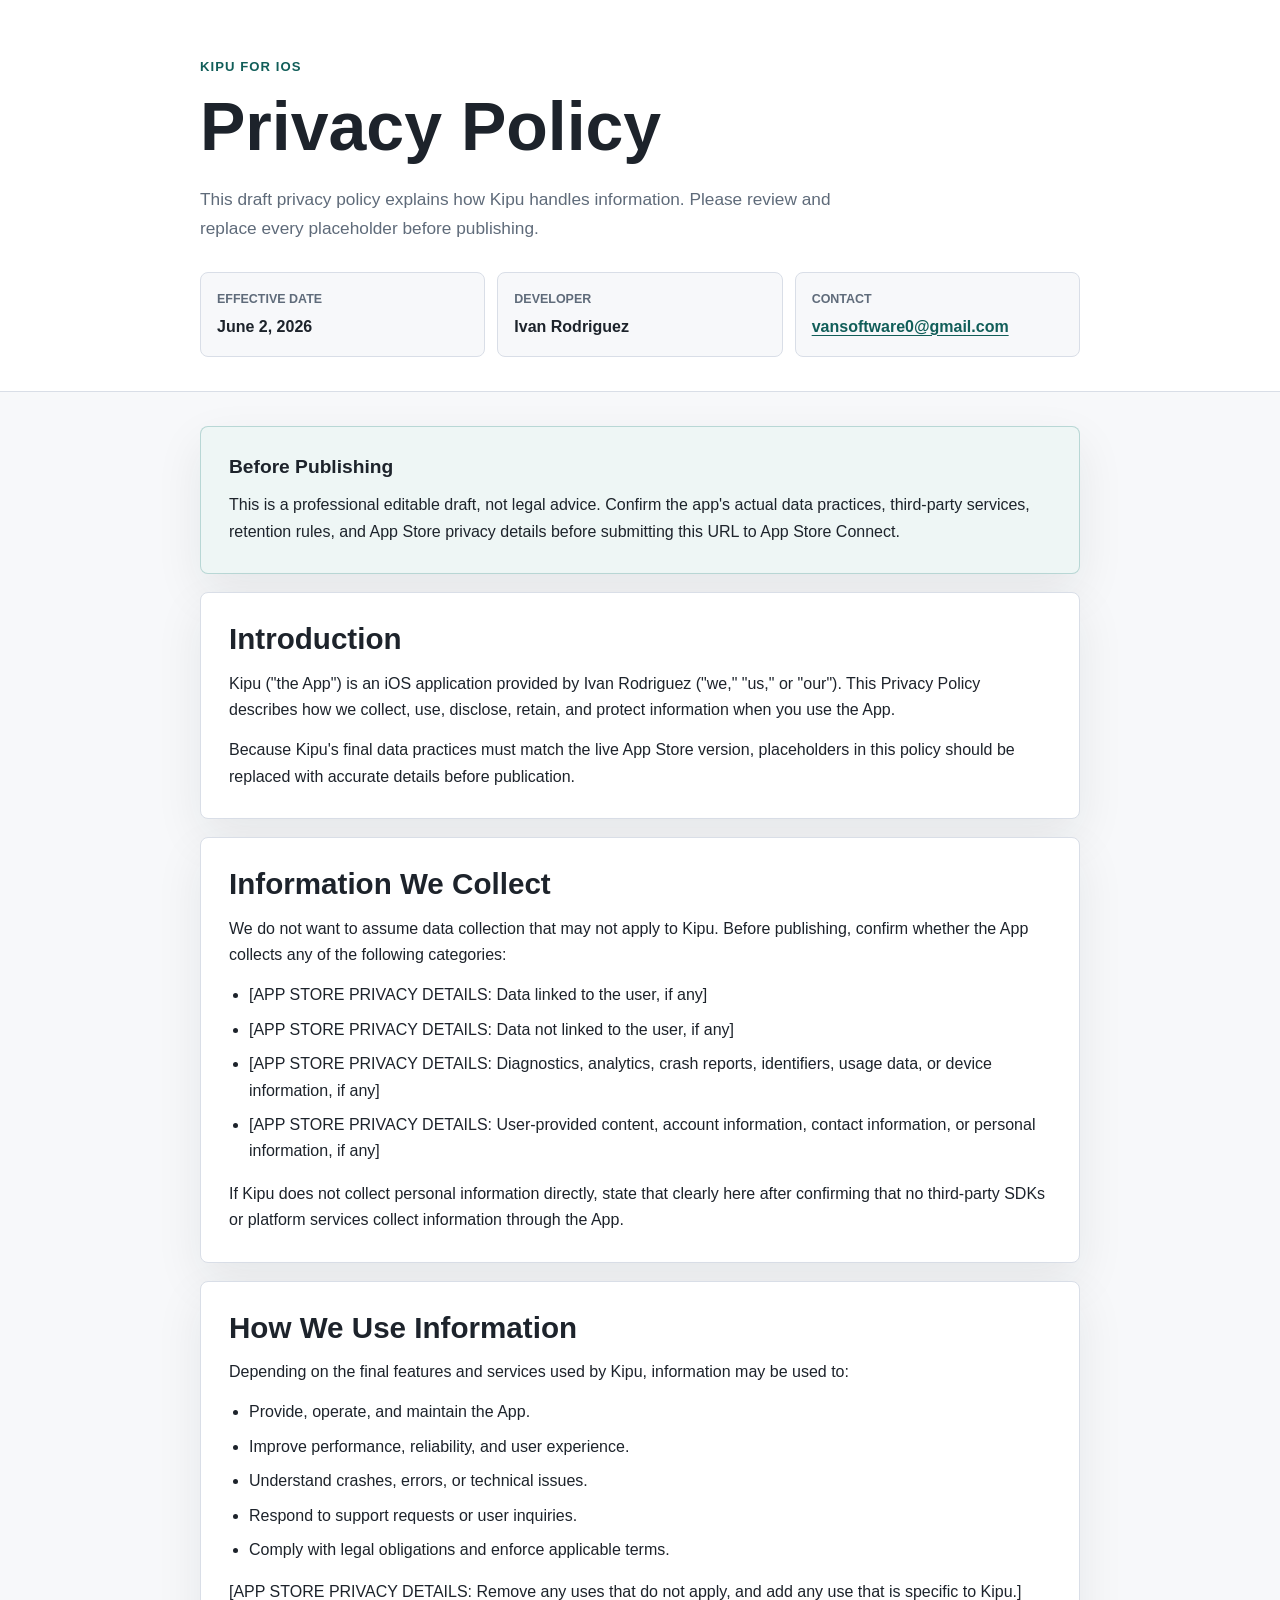
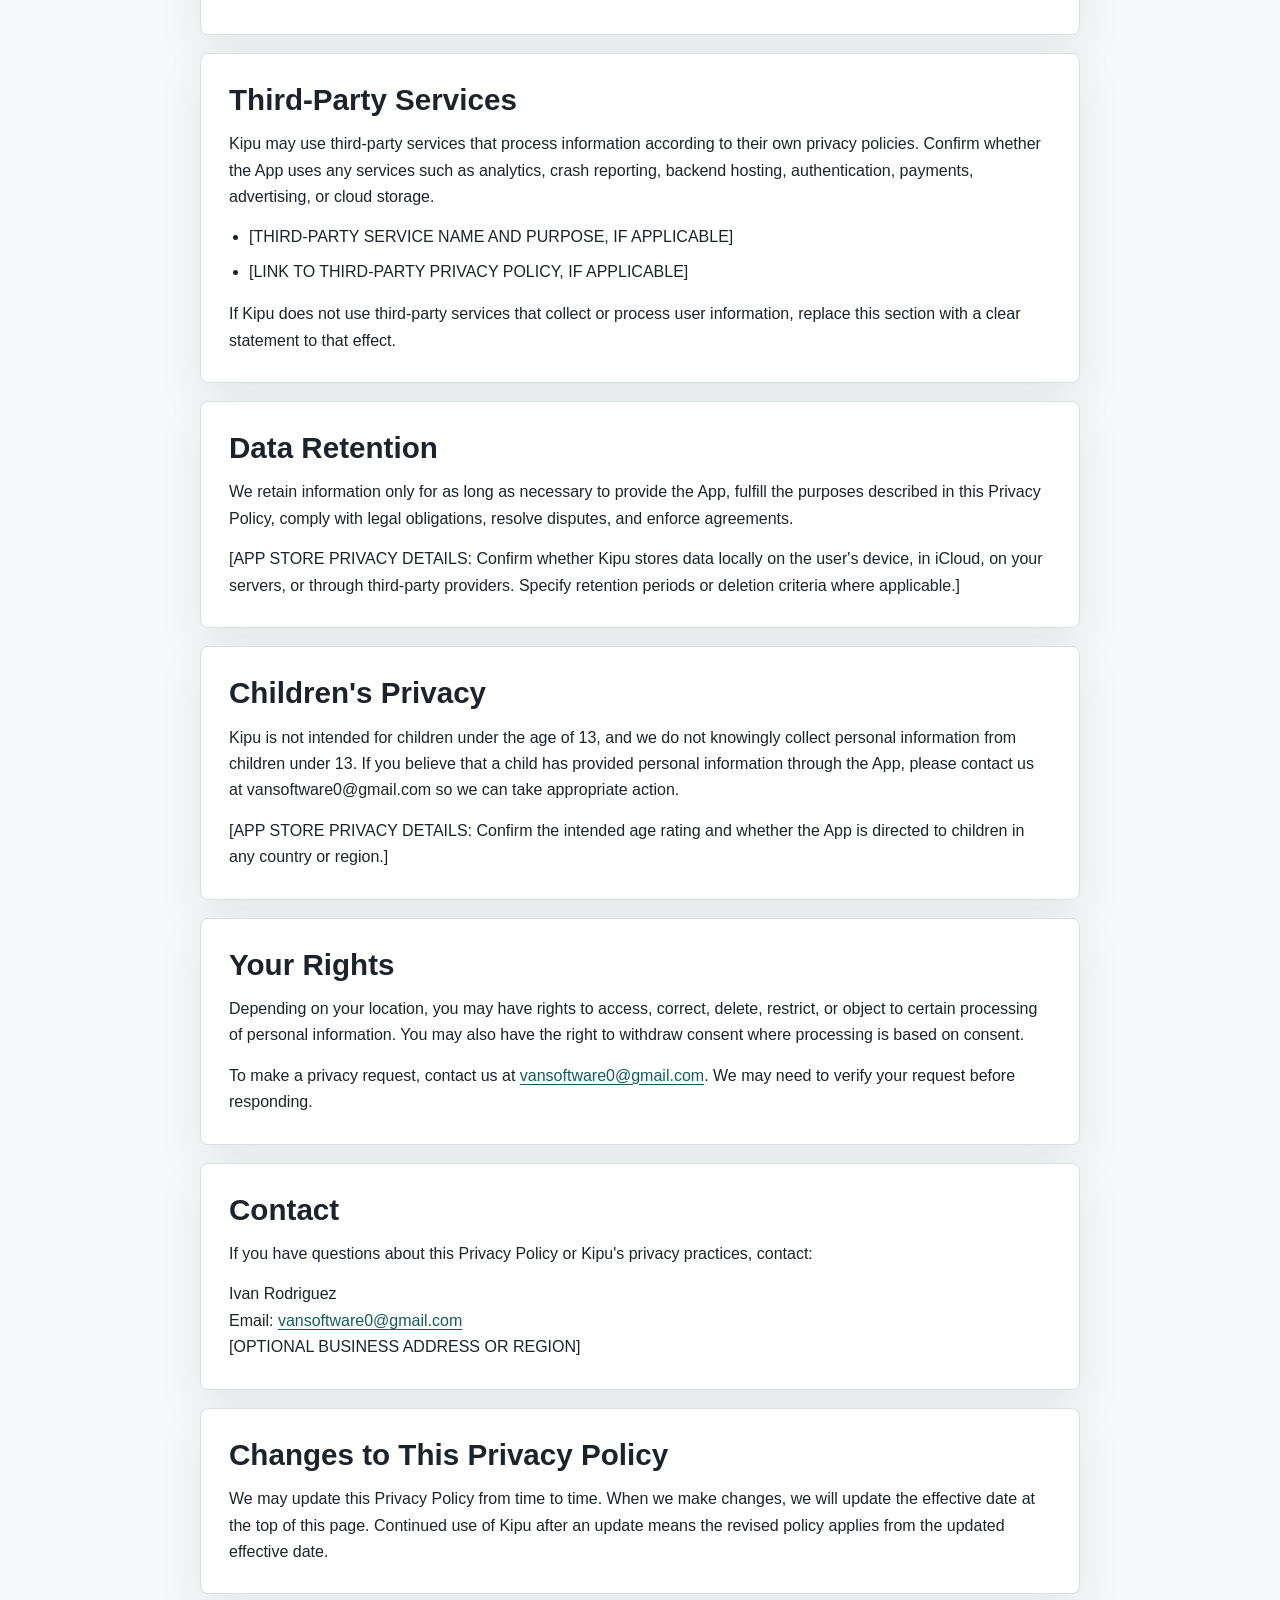
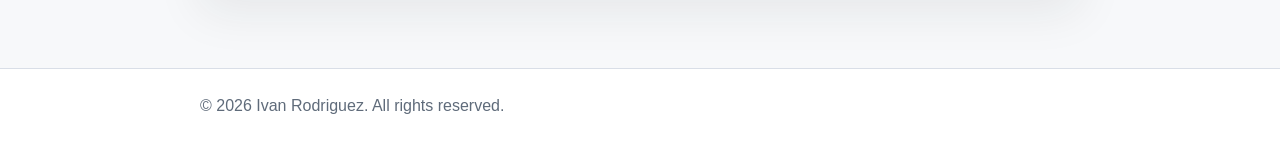
==== privacy/index.html @ ccc4cb41 "se arreglo estructura" ====
<!doctype html>
<html lang="en">
  <head>
    <meta charset="utf-8">
    <meta name="viewport" content="width=device-width, initial-scale=1">
    <title>Kipu Privacy Policy</title>
    <meta
      name="description"
      content="Privacy Policy for Kipu, an iOS app. Review what information may be collected, how it is used, and how to contact the developer."
    >
    <meta name="robots" content="index, follow">
    <meta property="og:title" content="Kipu Privacy Policy">
    <meta
      property="og:description"
      content="Privacy Policy for Kipu, an iOS app."
    >
    <meta property="og:type" content="website">
    <meta property="og:site_name" content="Kipu">
    <meta name="twitter:card" content="summary">
    <meta name="twitter:title" content="Kipu Privacy Policy">
    <meta
      name="twitter:description"
      content="Privacy Policy for Kipu, an iOS app."
    >
    <link rel="canonical" href="https://YOUR-GITHUB-USERNAME.github.io/YOUR-REPOSITORY-NAME/privacy/">
    <link rel="stylesheet" href="../styles.css">
  </head>
  <body>
    <header class="site-header">
      <div class="container header-content">
        <p class="eyebrow">Kipu for iOS</p>
        <h1>Privacy Policy</h1>
        <p class="summary">
          This draft privacy policy explains how Kipu handles information. Please review and replace every placeholder before publishing.
        </p>
        <dl class="policy-meta" aria-label="Policy details">
          <div>
            <dt>Effective date</dt>
            <dd>June 2, 2026</dd>
          </div>
          <div>
            <dt>Developer</dt>
            <dd>Ivan Rodriguez</dd>
          </div>
          <div>
            <dt>Contact</dt>
            <dd><a href="mailto:vansoftware0@gmail.com">vansoftware0@gmail.com</a></dd>
          </div>
        </dl>
      </div>
    </header>

    <main class="container policy-content">
      <aside class="notice" aria-labelledby="before-publishing-title">
        <h2 id="before-publishing-title">Before Publishing</h2>
        <p>
          This is a professional editable draft, not legal advice. Confirm the app's actual data practices, third-party services, retention rules, and App Store privacy details before submitting this URL to App Store Connect.
        </p>
      </aside>

      <section id="introduction" aria-labelledby="introduction-title">
        <h2 id="introduction-title">Introduction</h2>
        <p>
          Kipu ("the App") is an iOS application provided by Ivan Rodriguez ("we," "us," or "our"). This Privacy Policy describes how we collect, use, disclose, retain, and protect information when you use the App.
        </p>
        <p>
          Because Kipu's final data practices must match the live App Store version, placeholders in this policy should be replaced with accurate details before publication.
        </p>
      </section>

      <section id="information-we-collect" aria-labelledby="information-we-collect-title">
        <h2 id="information-we-collect-title">Information We Collect</h2>
        <p>
          We do not want to assume data collection that may not apply to Kipu. Before publishing, confirm whether the App collects any of the following categories:
        </p>
        <ul>
          <li>[APP STORE PRIVACY DETAILS: Data linked to the user, if any]</li>
          <li>[APP STORE PRIVACY DETAILS: Data not linked to the user, if any]</li>
          <li>[APP STORE PRIVACY DETAILS: Diagnostics, analytics, crash reports, identifiers, usage data, or device information, if any]</li>
          <li>[APP STORE PRIVACY DETAILS: User-provided content, account information, contact information, or personal information, if any]</li>
        </ul>
        <p>
          If Kipu does not collect personal information directly, state that clearly here after confirming that no third-party SDKs or platform services collect information through the App.
        </p>
      </section>

      <section id="how-we-use-information" aria-labelledby="how-we-use-information-title">
        <h2 id="how-we-use-information-title">How We Use Information</h2>
        <p>
          Depending on the final features and services used by Kipu, information may be used to:
        </p>
        <ul>
          <li>Provide, operate, and maintain the App.</li>
          <li>Improve performance, reliability, and user experience.</li>
          <li>Understand crashes, errors, or technical issues.</li>
          <li>Respond to support requests or user inquiries.</li>
          <li>Comply with legal obligations and enforce applicable terms.</li>
        </ul>
        <p>
          [APP STORE PRIVACY DETAILS: Remove any uses that do not apply, and add any use that is specific to Kipu.]
        </p>
      </section>

      <section id="third-party-services" aria-labelledby="third-party-services-title">
        <h2 id="third-party-services-title">Third-Party Services</h2>
        <p>
          Kipu may use third-party services that process information according to their own privacy policies. Confirm whether the App uses any services such as analytics, crash reporting, backend hosting, authentication, payments, advertising, or cloud storage.
        </p>
        <ul>
          <li>[THIRD-PARTY SERVICE NAME AND PURPOSE, IF APPLICABLE]</li>
          <li>[LINK TO THIRD-PARTY PRIVACY POLICY, IF APPLICABLE]</li>
        </ul>
        <p>
          If Kipu does not use third-party services that collect or process user information, replace this section with a clear statement to that effect.
        </p>
      </section>

      <section id="data-retention" aria-labelledby="data-retention-title">
        <h2 id="data-retention-title">Data Retention</h2>
        <p>
          We retain information only for as long as necessary to provide the App, fulfill the purposes described in this Privacy Policy, comply with legal obligations, resolve disputes, and enforce agreements.
        </p>
        <p>
          [APP STORE PRIVACY DETAILS: Confirm whether Kipu stores data locally on the user's device, in iCloud, on your servers, or through third-party providers. Specify retention periods or deletion criteria where applicable.]
        </p>
      </section>

      <section id="childrens-privacy" aria-labelledby="childrens-privacy-title">
        <h2 id="childrens-privacy-title">Children's Privacy</h2>
        <p>
          Kipu is not intended for children under the age of 13, and we do not knowingly collect personal information from children under 13. If you believe that a child has provided personal information through the App, please contact us at vansoftware0@gmail.com so we can take appropriate action.
        </p>
        <p>
          [APP STORE PRIVACY DETAILS: Confirm the intended age rating and whether the App is directed to children in any country or region.]
        </p>
      </section>

      <section id="your-rights" aria-labelledby="your-rights-title">
        <h2 id="your-rights-title">Your Rights</h2>
        <p>
          Depending on your location, you may have rights to access, correct, delete, restrict, or object to certain processing of personal information. You may also have the right to withdraw consent where processing is based on consent.
        </p>
        <p>
          To make a privacy request, contact us at <a href="mailto:vansoftware0@gmail.com">vansoftware0@gmail.com</a>. We may need to verify your request before responding.
        </p>
      </section>

      <section id="contact" aria-labelledby="contact-title">
        <h2 id="contact-title">Contact</h2>
        <p>
          If you have questions about this Privacy Policy or Kipu's privacy practices, contact:
        </p>
        <address>
          Ivan Rodriguez<br>
          Email: <a href="mailto:vansoftware0@gmail.com">vansoftware0@gmail.com</a><br>
          [OPTIONAL BUSINESS ADDRESS OR REGION]
        </address>
      </section>

      <section id="changes" aria-labelledby="changes-title">
        <h2 id="changes-title">Changes to This Privacy Policy</h2>
        <p>
          We may update this Privacy Policy from time to time. When we make changes, we will update the effective date at the top of this page. Continued use of Kipu after an update means the revised policy applies from the updated effective date.
        </p>
      </section>
    </main>

    <footer class="site-footer">
      <div class="container">
        <p>&copy; <span id="year">2026</span> Ivan Rodriguez. All rights reserved.</p>
      </div>
    </footer>
  </body>
</html>
---- styles.css ----
:root {
  color-scheme: light;
  --background: #f7f8fa;
  --surface: #ffffff;
  --text: #1d232b;
  --muted: #5f6b7a;
  --border: #d9dee7;
  --accent: #0f766e;
  --accent-strong: #115e59;
  --notice: #eef6f5;
  --shadow: 0 18px 48px rgba(29, 35, 43, 0.08);
}

* {
  box-sizing: border-box;
}

html {
  scroll-behavior: smooth;
}

body {
  margin: 0;
  background: var(--background);
  color: var(--text);
  font-family: -apple-system, BlinkMacSystemFont, "Segoe UI", Roboto, Helvetica, Arial, sans-serif;
  font-size: 16px;
  line-height: 1.65;
}

.landing-page {
  min-height: 100vh;
  display: flex;
  flex-direction: column;
}

a {
  color: var(--accent-strong);
  text-underline-offset: 0.2em;
}

a:focus-visible {
  outline: 3px solid rgba(15, 118, 110, 0.28);
  outline-offset: 3px;
  border-radius: 4px;
}

.container {
  width: min(100% - 32px, 880px);
  margin: 0 auto;
}

.landing-shell {
  flex: 1;
  display: grid;
  align-items: center;
  padding: 72px 0;
}

.landing-hero {
  max-width: 620px;
}

.landing-actions {
  display: flex;
  flex-wrap: wrap;
  gap: 12px;
  margin-top: 30px;
}

.button-primary,
.button-secondary {
  display: inline-flex;
  align-items: center;
  justify-content: center;
  min-height: 46px;
  padding: 0 18px;
  border: 1px solid var(--accent-strong);
  border-radius: 8px;
  font-weight: 700;
  line-height: 1;
  text-decoration: none;
}

.button-primary {
  background: var(--accent-strong);
  color: #ffffff;
}

.button-secondary {
  background: transparent;
  color: var(--accent-strong);
}

.site-header {
  background: var(--surface);
  border-bottom: 1px solid var(--border);
}

.header-content {
  padding: 56px 0 34px;
}

.eyebrow {
  margin: 0 0 8px;
  color: var(--accent-strong);
  font-size: 0.82rem;
  font-weight: 700;
  letter-spacing: 0.08em;
  text-transform: uppercase;
}

h1,
h2 {
  line-height: 1.2;
}

h1 {
  margin: 0;
  font-size: clamp(2.25rem, 8vw, 4.25rem);
  font-weight: 760;
}

h2 {
  margin: 0 0 14px;
  font-size: clamp(1.35rem, 4vw, 1.85rem);
}

.summary {
  max-width: 680px;
  margin: 18px 0 0;
  color: var(--muted);
  font-size: 1.08rem;
}

.policy-meta {
  display: grid;
  grid-template-columns: repeat(3, minmax(0, 1fr));
  gap: 12px;
  margin: 30px 0 0;
}

.policy-meta div {
  min-width: 0;
  padding: 16px;
  background: var(--background);
  border: 1px solid var(--border);
  border-radius: 8px;
}

.policy-meta dt {
  margin: 0 0 4px;
  color: var(--muted);
  font-size: 0.78rem;
  font-weight: 700;
  text-transform: uppercase;
}

.policy-meta dd {
  margin: 0;
  overflow-wrap: anywhere;
  font-weight: 650;
}

.policy-content {
  padding: 34px 0 56px;
}

.notice,
.policy-content section {
  margin: 0 0 18px;
  padding: 28px;
  background: var(--surface);
  border: 1px solid var(--border);
  border-radius: 8px;
  box-shadow: var(--shadow);
}

.notice {
  background: var(--notice);
  border-color: rgba(15, 118, 110, 0.24);
}

.notice h2 {
  font-size: 1.2rem;
}

p {
  margin: 0 0 14px;
}

p:last-child,
ul:last-child,
address:last-child {
  margin-bottom: 0;
}

ul {
  margin: 0 0 16px;
  padding-left: 1.25rem;
}

li + li {
  margin-top: 8px;
}

address {
  font-style: normal;
}

.site-footer {
  border-top: 1px solid var(--border);
  background: var(--surface);
  color: var(--muted);
}

.site-footer .container {
  padding: 24px 0;
}

.site-footer p {
  margin: 0;
}

@media (max-width: 720px) {
  .container {
    width: min(100% - 24px, 880px);
  }

  .header-content {
    padding: 38px 0 26px;
  }

  .policy-meta {
    grid-template-columns: 1fr;
  }

  .notice,
  .policy-content section {
    padding: 22px;
  }
}
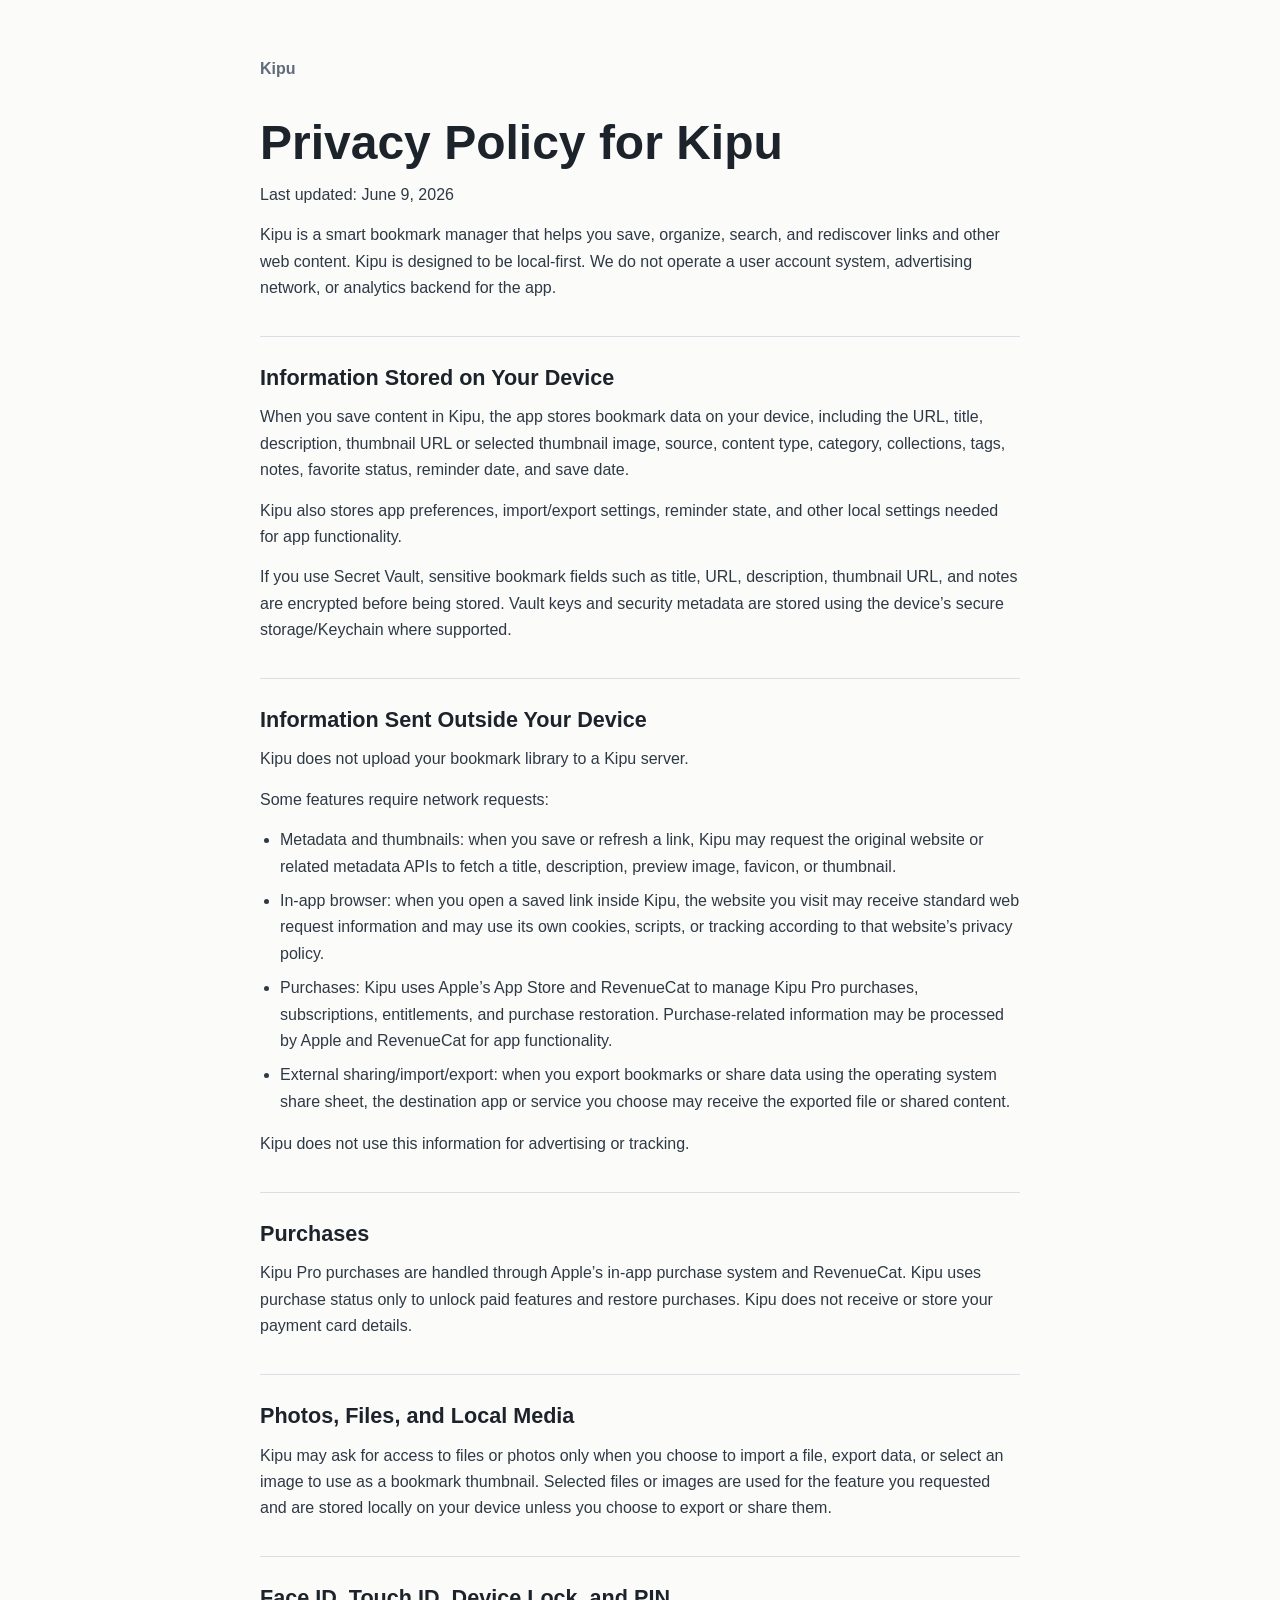
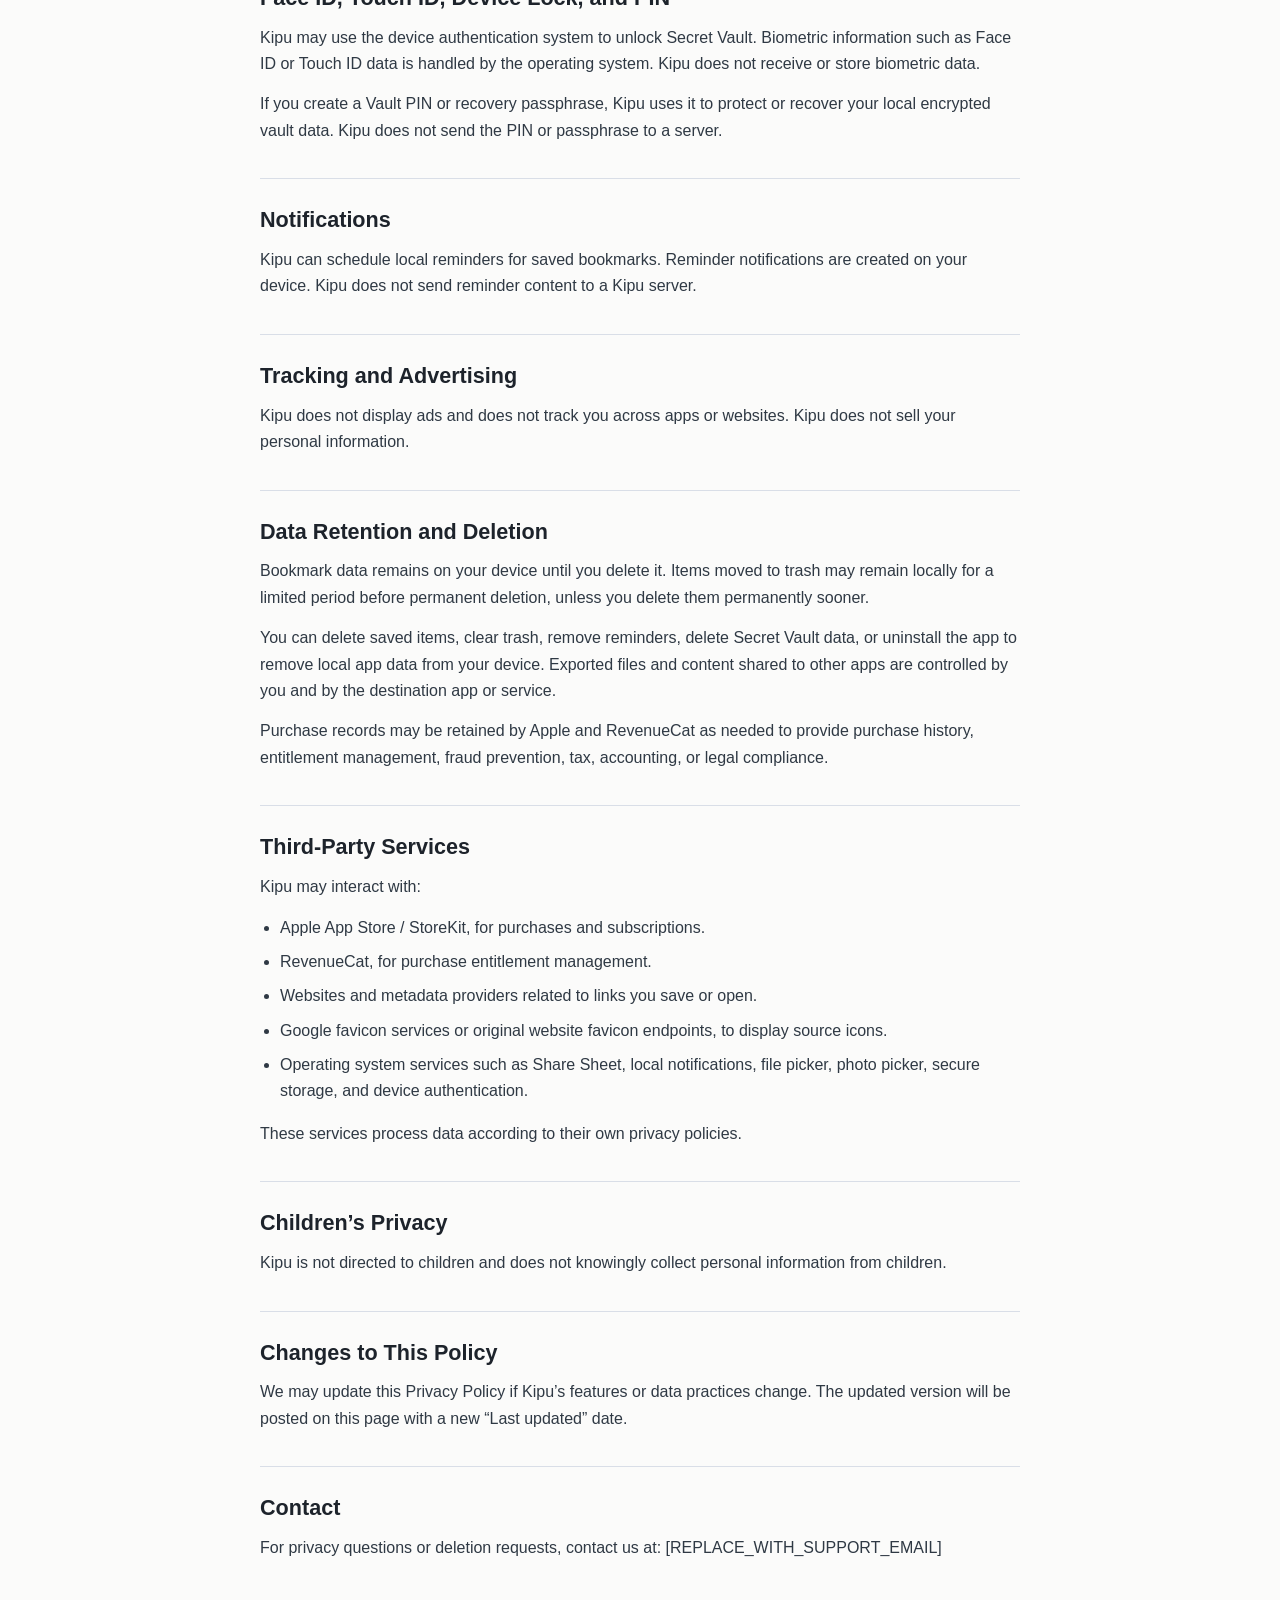
==== commit 5c610805: "se actualizo la politica de privacidad" ====
--- a/privacy/index.html
+++ b/privacy/index.html
@@ -3,172 +3,134 @@
   <head>
     <meta charset="utf-8">
     <meta name="viewport" content="width=device-width, initial-scale=1">
-    <title>Kipu Privacy Policy</title>
+    <title>Privacy Policy for Kipu</title>
     <meta
       name="description"
-      content="Privacy Policy for Kipu, an iOS app. Review what information may be collected, how it is used, and how to contact the developer."
+      content="Privacy Policy for Kipu, a smart bookmark manager for iOS."
     >
     <meta name="robots" content="index, follow">
-    <meta property="og:title" content="Kipu Privacy Policy">
+    <meta property="og:title" content="Privacy Policy for Kipu">
     <meta
       property="og:description"
-      content="Privacy Policy for Kipu, an iOS app."
+      content="Privacy Policy for Kipu, a smart bookmark manager for iOS."
     >
     <meta property="og:type" content="website">
     <meta property="og:site_name" content="Kipu">
     <meta name="twitter:card" content="summary">
-    <meta name="twitter:title" content="Kipu Privacy Policy">
+    <meta name="twitter:title" content="Privacy Policy for Kipu">
     <meta
       name="twitter:description"
-      content="Privacy Policy for Kipu, an iOS app."
+      content="Privacy Policy for Kipu, a smart bookmark manager for iOS."
     >
-    <link rel="canonical" href="https://YOUR-GITHUB-USERNAME.github.io/YOUR-REPOSITORY-NAME/privacy/">
     <link rel="stylesheet" href="../styles.css">
   </head>
   <body>
-    <header class="site-header">
-      <div class="container header-content">
-        <p class="eyebrow">Kipu for iOS</p>
-        <h1>Privacy Policy</h1>
-        <p class="summary">
-          This draft privacy policy explains how Kipu handles information. Please review and replace every placeholder before publishing.
-        </p>
-        <dl class="policy-meta" aria-label="Policy details">
-          <div>
-            <dt>Effective date</dt>
-            <dd>June 2, 2026</dd>
-          </div>
-          <div>
-            <dt>Developer</dt>
-            <dd>Ivan Rodriguez</dd>
-          </div>
-          <div>
-            <dt>Contact</dt>
-            <dd><a href="mailto:vansoftware0@gmail.com">vansoftware0@gmail.com</a></dd>
-          </div>
-        </dl>
-      </div>
-    </header>
+    <main class="privacy-document container">
+      <a class="plain-back-link" href="../">Kipu</a>
+      <h1>Privacy Policy for Kipu</h1>
 
-    <main class="container policy-content">
-      <aside class="notice" aria-labelledby="before-publishing-title">
-        <h2 id="before-publishing-title">Before Publishing</h2>
-        <p>
-          This is a professional editable draft, not legal advice. Confirm the app's actual data practices, third-party services, retention rules, and App Store privacy details before submitting this URL to App Store Connect.
-        </p>
-      </aside>
+      <p>Last updated: June 9, 2026</p>
 
-      <section id="introduction" aria-labelledby="introduction-title">
-        <h2 id="introduction-title">Introduction</h2>
-        <p>
-          Kipu ("the App") is an iOS application provided by Ivan Rodriguez ("we," "us," or "our"). This Privacy Policy describes how we collect, use, disclose, retain, and protect information when you use the App.
-        </p>
-        <p>
-          Because Kipu's final data practices must match the live App Store version, placeholders in this policy should be replaced with accurate details before publication.
-        </p>
-      </section>
+      <p>
+        Kipu is a smart bookmark manager that helps you save, organize, search, and rediscover links and other web content. Kipu is designed to be local-first. We do not operate a user account system, advertising network, or analytics backend for the app.
+      </p>
 
-      <section id="information-we-collect" aria-labelledby="information-we-collect-title">
-        <h2 id="information-we-collect-title">Information We Collect</h2>
-        <p>
-          We do not want to assume data collection that may not apply to Kipu. Before publishing, confirm whether the App collects any of the following categories:
-        </p>
-        <ul>
-          <li>[APP STORE PRIVACY DETAILS: Data linked to the user, if any]</li>
-          <li>[APP STORE PRIVACY DETAILS: Data not linked to the user, if any]</li>
-          <li>[APP STORE PRIVACY DETAILS: Diagnostics, analytics, crash reports, identifiers, usage data, or device information, if any]</li>
-          <li>[APP STORE PRIVACY DETAILS: User-provided content, account information, contact information, or personal information, if any]</li>
-        </ul>
-        <p>
-          If Kipu does not collect personal information directly, state that clearly here after confirming that no third-party SDKs or platform services collect information through the App.
-        </p>
-      </section>
+      <h2>Information Stored on Your Device</h2>
+      <p>
+        When you save content in Kipu, the app stores bookmark data on your device, including the URL, title, description, thumbnail URL or selected thumbnail image, source, content type, category, collections, tags, notes, favorite status, reminder date, and save date.
+      </p>
+      <p>
+        Kipu also stores app preferences, import/export settings, reminder state, and other local settings needed for app functionality.
+      </p>
+      <p>
+        If you use Secret Vault, sensitive bookmark fields such as title, URL, description, thumbnail URL, and notes are encrypted before being stored. Vault keys and security metadata are stored using the device’s secure storage/Keychain where supported.
+      </p>
 
-      <section id="how-we-use-information" aria-labelledby="how-we-use-information-title">
-        <h2 id="how-we-use-information-title">How We Use Information</h2>
-        <p>
-          Depending on the final features and services used by Kipu, information may be used to:
-        </p>
-        <ul>
-          <li>Provide, operate, and maintain the App.</li>
-          <li>Improve performance, reliability, and user experience.</li>
-          <li>Understand crashes, errors, or technical issues.</li>
-          <li>Respond to support requests or user inquiries.</li>
-          <li>Comply with legal obligations and enforce applicable terms.</li>
-        </ul>
-        <p>
-          [APP STORE PRIVACY DETAILS: Remove any uses that do not apply, and add any use that is specific to Kipu.]
-        </p>
-      </section>
+      <h2>Information Sent Outside Your Device</h2>
+      <p>
+        Kipu does not upload your bookmark library to a Kipu server.
+      </p>
+      <p>
+        Some features require network requests:
+      </p>
+      <ul>
+        <li>Metadata and thumbnails: when you save or refresh a link, Kipu may request the original website or related metadata APIs to fetch a title, description, preview image, favicon, or thumbnail.</li>
+        <li>In-app browser: when you open a saved link inside Kipu, the website you visit may receive standard web request information and may use its own cookies, scripts, or tracking according to that website’s privacy policy.</li>
+        <li>Purchases: Kipu uses Apple’s App Store and RevenueCat to manage Kipu Pro purchases, subscriptions, entitlements, and purchase restoration. Purchase-related information may be processed by Apple and RevenueCat for app functionality.</li>
+        <li>External sharing/import/export: when you export bookmarks or share data using the operating system share sheet, the destination app or service you choose may receive the exported file or shared content.</li>
+      </ul>
+      <p>
+        Kipu does not use this information for advertising or tracking.
+      </p>
 
-      <section id="third-party-services" aria-labelledby="third-party-services-title">
-        <h2 id="third-party-services-title">Third-Party Services</h2>
-        <p>
-          Kipu may use third-party services that process information according to their own privacy policies. Confirm whether the App uses any services such as analytics, crash reporting, backend hosting, authentication, payments, advertising, or cloud storage.
-        </p>
-        <ul>
-          <li>[THIRD-PARTY SERVICE NAME AND PURPOSE, IF APPLICABLE]</li>
-          <li>[LINK TO THIRD-PARTY PRIVACY POLICY, IF APPLICABLE]</li>
-        </ul>
-        <p>
-          If Kipu does not use third-party services that collect or process user information, replace this section with a clear statement to that effect.
-        </p>
-      </section>
+      <h2>Purchases</h2>
+      <p>
+        Kipu Pro purchases are handled through Apple’s in-app purchase system and RevenueCat. Kipu uses purchase status only to unlock paid features and restore purchases. Kipu does not receive or store your payment card details.
+      </p>
 
-      <section id="data-retention" aria-labelledby="data-retention-title">
-        <h2 id="data-retention-title">Data Retention</h2>
-        <p>
-          We retain information only for as long as necessary to provide the App, fulfill the purposes described in this Privacy Policy, comply with legal obligations, resolve disputes, and enforce agreements.
-        </p>
-        <p>
-          [APP STORE PRIVACY DETAILS: Confirm whether Kipu stores data locally on the user's device, in iCloud, on your servers, or through third-party providers. Specify retention periods or deletion criteria where applicable.]
-        </p>
-      </section>
+      <h2>Photos, Files, and Local Media</h2>
+      <p>
+        Kipu may ask for access to files or photos only when you choose to import a file, export data, or select an image to use as a bookmark thumbnail. Selected files or images are used for the feature you requested and are stored locally on your device unless you choose to export or share them.
+      </p>
 
-      <section id="childrens-privacy" aria-labelledby="childrens-privacy-title">
-        <h2 id="childrens-privacy-title">Children's Privacy</h2>
-        <p>
-          Kipu is not intended for children under the age of 13, and we do not knowingly collect personal information from children under 13. If you believe that a child has provided personal information through the App, please contact us at vansoftware0@gmail.com so we can take appropriate action.
-        </p>
-        <p>
-          [APP STORE PRIVACY DETAILS: Confirm the intended age rating and whether the App is directed to children in any country or region.]
-        </p>
-      </section>
+      <h2>Face ID, Touch ID, Device Lock, and PIN</h2>
+      <p>
+        Kipu may use the device authentication system to unlock Secret Vault. Biometric information such as Face ID or Touch ID data is handled by the operating system. Kipu does not receive or store biometric data.
+      </p>
+      <p>
+        If you create a Vault PIN or recovery passphrase, Kipu uses it to protect or recover your local encrypted vault data. Kipu does not send the PIN or passphrase to a server.
+      </p>
 
-      <section id="your-rights" aria-labelledby="your-rights-title">
-        <h2 id="your-rights-title">Your Rights</h2>
-        <p>
-          Depending on your location, you may have rights to access, correct, delete, restrict, or object to certain processing of personal information. You may also have the right to withdraw consent where processing is based on consent.
-        </p>
-        <p>
-          To make a privacy request, contact us at <a href="mailto:vansoftware0@gmail.com">vansoftware0@gmail.com</a>. We may need to verify your request before responding.
-        </p>
-      </section>
+      <h2>Notifications</h2>
+      <p>
+        Kipu can schedule local reminders for saved bookmarks. Reminder notifications are created on your device. Kipu does not send reminder content to a Kipu server.
+      </p>
 
-      <section id="contact" aria-labelledby="contact-title">
-        <h2 id="contact-title">Contact</h2>
-        <p>
-          If you have questions about this Privacy Policy or Kipu's privacy practices, contact:
-        </p>
-        <address>
-          Ivan Rodriguez<br>
-          Email: <a href="mailto:vansoftware0@gmail.com">vansoftware0@gmail.com</a><br>
-          [OPTIONAL BUSINESS ADDRESS OR REGION]
-        </address>
-      </section>
+      <h2>Tracking and Advertising</h2>
+      <p>
+        Kipu does not display ads and does not track you across apps or websites. Kipu does not sell your personal information.
+      </p>
 
-      <section id="changes" aria-labelledby="changes-title">
-        <h2 id="changes-title">Changes to This Privacy Policy</h2>
-        <p>
-          We may update this Privacy Policy from time to time. When we make changes, we will update the effective date at the top of this page. Continued use of Kipu after an update means the revised policy applies from the updated effective date.
-        </p>
-      </section>
+      <h2>Data Retention and Deletion</h2>
+      <p>
+        Bookmark data remains on your device until you delete it. Items moved to trash may remain locally for a limited period before permanent deletion, unless you delete them permanently sooner.
+      </p>
+      <p>
+        You can delete saved items, clear trash, remove reminders, delete Secret Vault data, or uninstall the app to remove local app data from your device. Exported files and content shared to other apps are controlled by you and by the destination app or service.
+      </p>
+      <p>
+        Purchase records may be retained by Apple and RevenueCat as needed to provide purchase history, entitlement management, fraud prevention, tax, accounting, or legal compliance.
+      </p>
+
+      <h2>Third-Party Services</h2>
+      <p>
+        Kipu may interact with:
+      </p>
+      <ul>
+        <li>Apple App Store / StoreKit, for purchases and subscriptions.</li>
+        <li>RevenueCat, for purchase entitlement management.</li>
+        <li>Websites and metadata providers related to links you save or open.</li>
+        <li>Google favicon services or original website favicon endpoints, to display source icons.</li>
+        <li>Operating system services such as Share Sheet, local notifications, file picker, photo picker, secure storage, and device authentication.</li>
+      </ul>
+      <p>
+        These services process data according to their own privacy policies.
+      </p>
+
+      <h2>Children’s Privacy</h2>
+      <p>
+        Kipu is not directed to children and does not knowingly collect personal information from children.
+      </p>
+
+      <h2>Changes to This Policy</h2>
+      <p>
+        We may update this Privacy Policy if Kipu’s features or data practices change. The updated version will be posted on this page with a new “Last updated” date.
+      </p>
+
+      <h2>Contact</h2>
+      <p>
+        For privacy questions or deletion requests, contact us at: [REPLACE_WITH_SUPPORT_EMAIL]
+      </p>
     </main>
-
-    <footer class="site-footer">
-      <div class="container">
-        <p>&copy; <span id="year">2026</span> Ivan Rodriguez. All rights reserved.</p>
-      </div>
-    </footer>
   </body>
 </html>
--- a/styles.css
+++ b/styles.css
@@ -1,12 +1,13 @@
 :root {
   color-scheme: light;
-  --background: #f7f8fa;
+  --background: #fbfbfa;
   --surface: #ffffff;
   --text: #1d232b;
   --muted: #5f6b7a;
   --border: #d9dee7;
   --accent: #0f766e;
   --accent-strong: #115e59;
+  --ink: #10201e;
   --notice: #eef6f5;
   --shadow: 0 18px 48px rgba(29, 35, 43, 0.08);
 }
@@ -166,6 +167,41 @@
   padding: 34px 0 56px;
 }
 
+.privacy-document {
+  max-width: 760px;
+  padding-top: 56px;
+  padding-bottom: 72px;
+}
+
+.plain-back-link {
+  display: inline-flex;
+  margin-bottom: 32px;
+  color: var(--muted);
+  font-weight: 700;
+  text-decoration: none;
+}
+
+.plain-back-link:hover {
+  color: var(--text);
+}
+
+.privacy-document h1 {
+  margin-bottom: 10px;
+  font-size: clamp(2rem, 6vw, 3rem);
+}
+
+.privacy-document h2 {
+  margin-top: 34px;
+  padding-top: 28px;
+  border-top: 1px solid var(--border);
+  font-size: 1.35rem;
+}
+
+.privacy-document p,
+.privacy-document li {
+  color: #2f3944;
+}
+
 .notice,
 .policy-content section {
   margin: 0 0 18px;
@@ -235,6 +271,29 @@
     grid-template-columns: 1fr;
   }
 
+  .privacy-hero-grid,
+  .policy-layout {
+    grid-template-columns: 1fr;
+  }
+
+  .privacy-hero-grid {
+    gap: 28px;
+    padding: 34px 0 30px;
+  }
+
+  .privacy-snapshot {
+    grid-template-columns: 1fr;
+  }
+
+  .policy-layout {
+    gap: 28px;
+    padding: 32px 0 48px;
+  }
+
+  .policy-sidebar {
+    position: static;
+  }
+
   .notice,
   .policy-content section {
     padding: 22px;
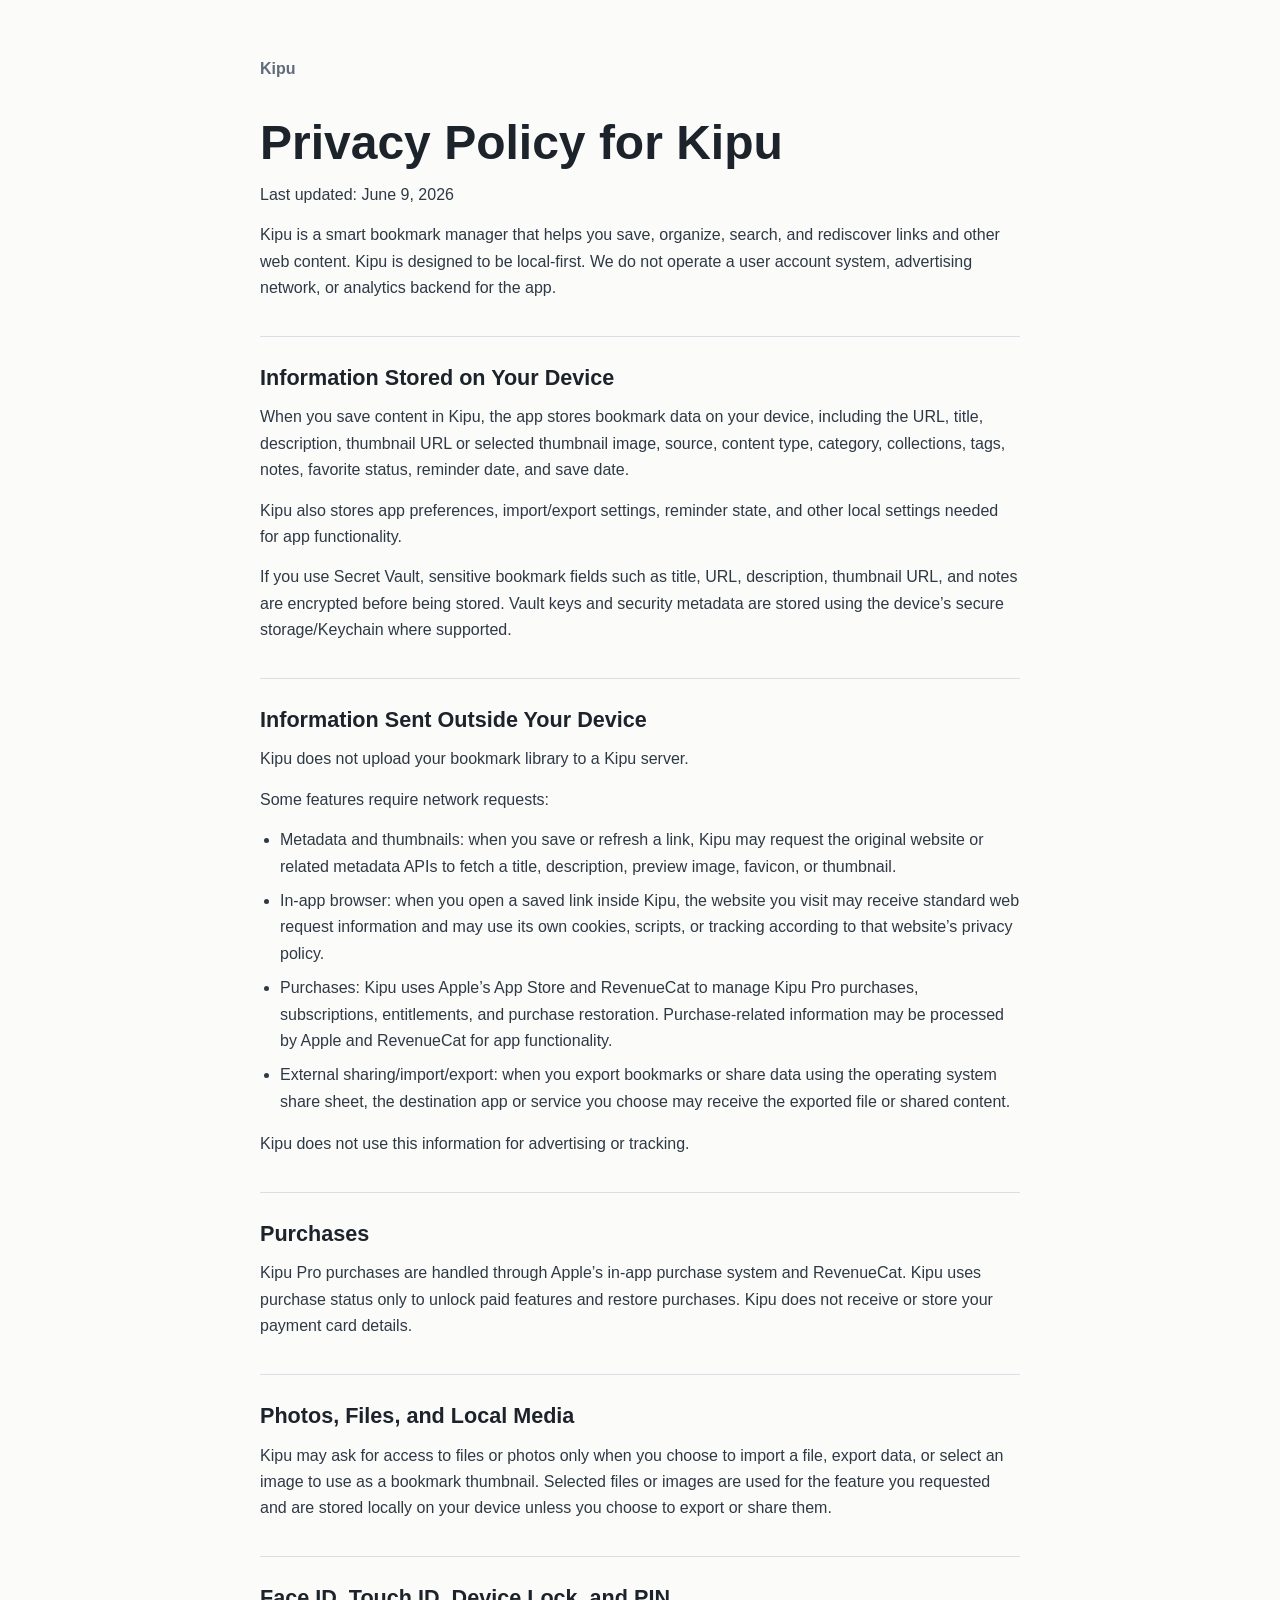
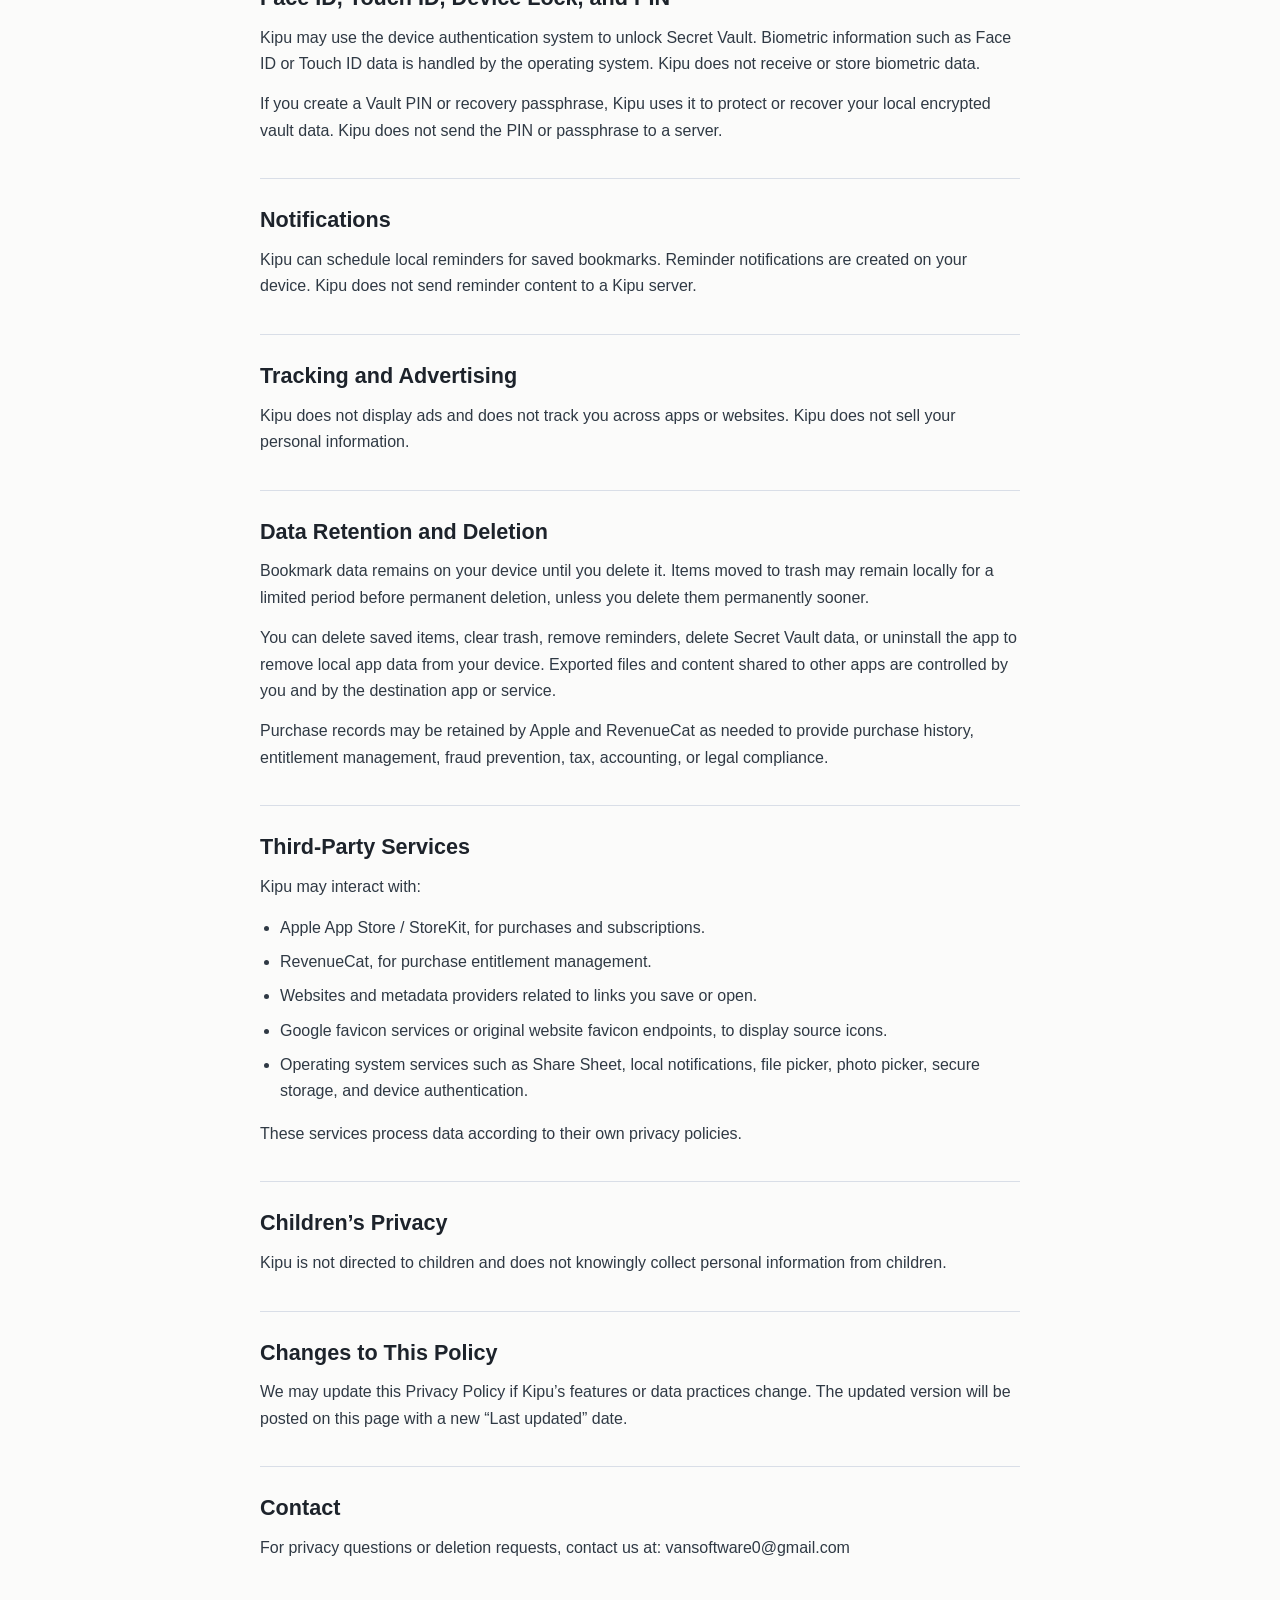
==== commit 6ac74f4f: "se agrego correo real" ====
--- a/privacy/index.html
+++ b/privacy/index.html
@@ -129,7 +129,7 @@
 
       <h2>Contact</h2>
       <p>
-        For privacy questions or deletion requests, contact us at: [REPLACE_WITH_SUPPORT_EMAIL]
+        For privacy questions or deletion requests, contact us at: vansoftware0@gmail.com
       </p>
     </main>
   </body>
